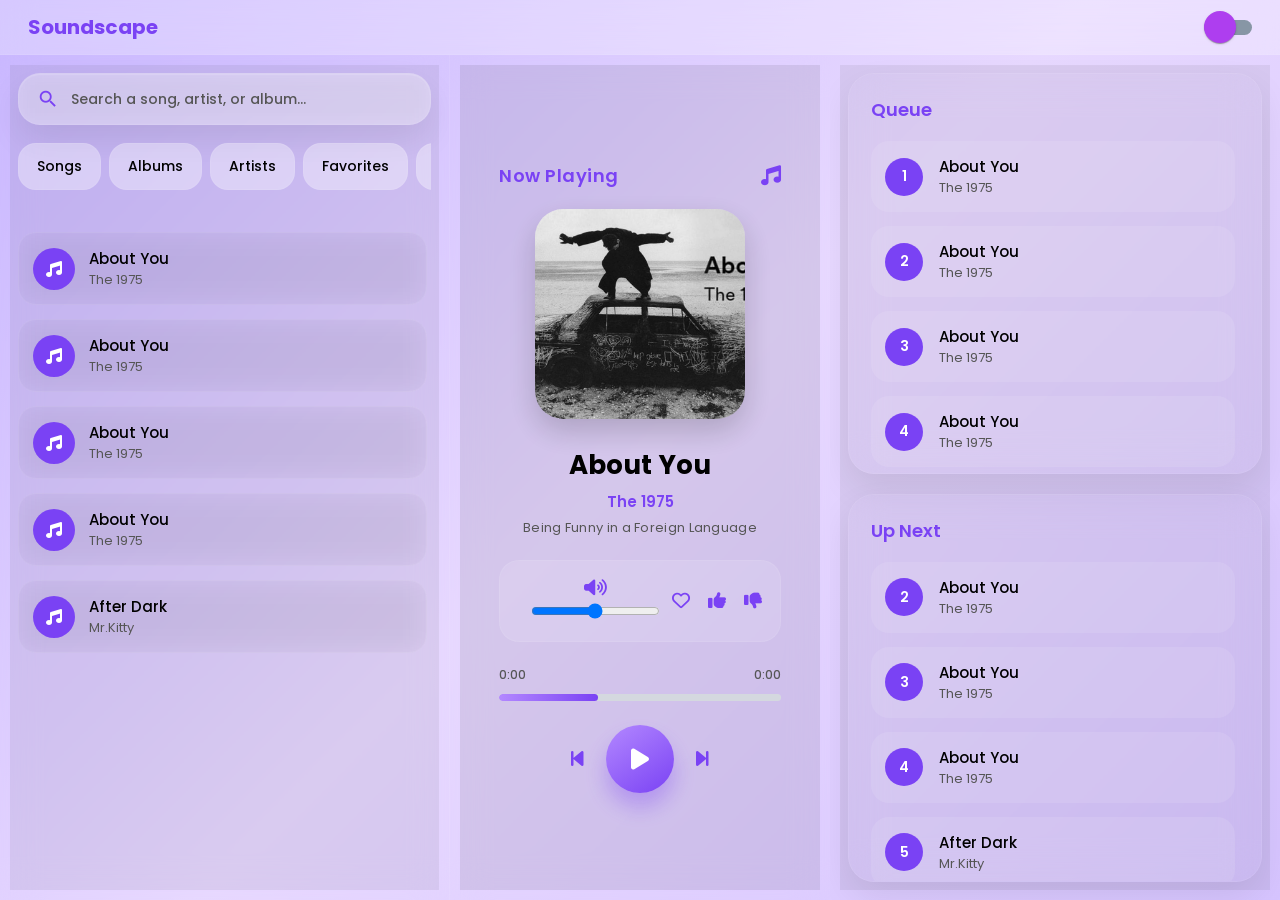
==== index.html @ 327f8846 "Hoping to work" ====
<!DOCTYPE html>
<html lang="en">
<head>
    <meta charset="UTF-8" />
    <meta name="viewport" content="width=device-width, initial-scale=1.0"/>
    <link rel="stylesheet"
    href="https://cdnjs.cloudflare.com/ajax/libs/font-awesome/6.5.2/css/all.min.css"/>
    <link rel="stylesheet"
    href="https://fonts.googleapis.com/icon?family=Material+Icons">
    <link rel="preconnect" href="https://fonts.googleapis.com">
    <link rel="preconnect" href="https://fonts.gstatic.com" crossorigin>
    <link href="https://fonts.googleapis.com/css2?family=Poppins:wght@300;400;500;600;700&display=swap"
    rel="stylesheet">
    <link rel="stylesheet" href="Soundscape/styles/style.css">
    <title>Soundscape</title>
</head>

<body>

    <!--
        - The main container
        - it wraps the entire layout using the css grid
    -->
    <div class="container">

        <!--
            - The header class contains the div class logo-name and
                the div class theme-toggle-icon that contains 
                label class theme-toggle and iput id themeToggle,
                also a nested div class slider that contains another
                nested div circle
        -->
        <header class="header">

            <div class="logo-name">
                <h2>Soundscape</h2>
            </div>

            <div class="theme-toggle-icon">

                <label class="theme-toggle">
                <input type="checkbox" id="themeToggle">

                <div class="slider">
                    <div class="circle"></div>
                </div>
                </label>

            </div>

        </header>
    
        <!--
            - The left sidebar
            - the class left contains a div class search-box
                that contains a span class material-icons
            - and a ul class nav
        -->
        <aside class="left">

            <div class="search-box">

                <span class="material-icons">
                    search
                </span>

                <input
                    type="text"
                    maxlength="200"
                    placeholder="Search a song, artist, or album..."
                    class="search-input"
                >

            </div>

            <ul class="nav">

                <li data-category="songs">Songs</li>
                <li data-category="albums">Albums</li>
                <li data-category="artists">Artists</li>
                <li data-category="favorites">Favorites</li>
                <li data-category="recent">Recent</li>

            </ul>

            <!-- LEFT DYNAMIC CONTENT -->
            <div class="left-content"></div>

        </aside>
        <!--
            - the main class middle contains a
            - div class player and inside of it contains classes
                such as div class top-bar, div class-song-info, 
                div class progress-container, div class control

            - the div class song-info contains another classes,
                img class cover, h1 class title, p class artist, 
                p class album, a div class icons.

                - inside the div class icons contains another classes
                    div class volume-container and div class icon-group

            - the div class progress-container contains another classes
                a div class time that contains  
                    - span class current and span class duration
                and a div class progress-bar that contains 
                    - div class progress

        -->
        <main class="middle">

            <div class="player">

                <div class="top-bar">
                    <h2>Now Playing</h2>
                    <i class="fa-solid fa-music"></i>
                </div>

                <div class="song-info">
                    <img class="cover" src="" alt="cover">
                    <h1 class="title">Song Title</h1>
                    <p class="artist">Artist Name</p>
                    <p class="album">Album Name</p>
                    <div class="icons">
                        <div class="volume-container">
                            <i class="fa-solid fa-volume-high volume"></i>
                            <input
                                type="range"
                                class="volume-slider"
                                min="0"
                                max="100"
                                value="50"
                            >
                        </div>
                        <div class="icon-group">
                            <i class="fa-regular fa-heart"></i>
                            <i class="fa-solid fa-thumbs-up"></i>
                            <i class="fa-solid fa-thumbs-down"></i>
                        </div>
                    </div>
                </div>
                <div class="progress-container">
                    <div class="time">
                        <span class="current">0:00</span>
                        <span class="duration">0:00</span>
                    </div>
                    <div class="progress-bar">
                        <div class="progress"></div>
                    </div>
                </div>
                <div class="controls">
                    <i class="fa-solid fa-backward-step prev"></i>
                    <div class="play-btn">
                        <i class="fa-solid fa-play play-icon"></i>
                    </div>
                    <i class="fa-solid fa-forward-step next"></i>
                </div>

                <!--
                    - AUDIO ELEMENT
                    - handles actual music playback
                -->
                <audio class="audio"></audio>
            </div>
        </main>

        <aside class="right">

        <!--
            - The right sidebar will be generated dynamically
            - using JavaScript from the songs array
        -->
        <div class="right-sidebar">

            <div class="right-column">

                <!-- QUEUE -->
                <div class="right-box">

                    <div class="right-title">
                        Queue
                    </div>

                    <div class="song-row queue-list"></div>

                </div>

                <!-- UP NEXT -->
                <div class="right-box">

                    <div class="right-title">
                        Up Next
                    </div>

                    <div class="song-row up-next-list"></div>

                </div>

            </div>

        </div>

    </aside>
    </div>

    <script type="module" src="Soundscape/js/script.js"></script>
    <script src="Soundscape/js/ThemeToggle.js"></script>
</body>
</html>
---- Soundscape/styles/style.css ----
/**
    -Import the 4 css 
    > container.css
    > left.css
    > variable.css
    > middle.css

*/
@import url("container.css");
@import url("left.css");
@import url("variable.css");
@import url("right.css");
@import url("middle.css");
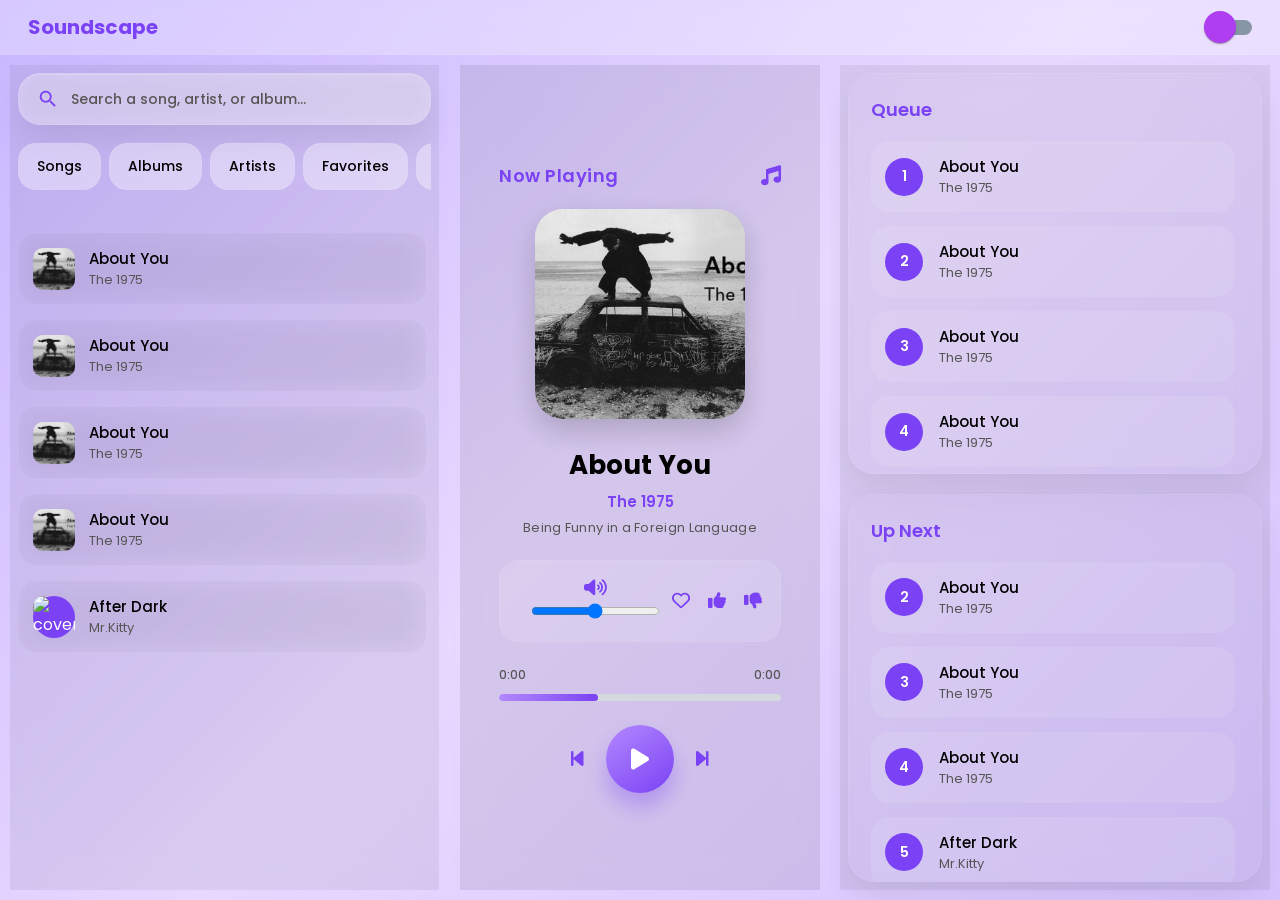
==== commit 23255a9e: "Hoping to work" ====
--- a/index.html
+++ b/index.html
@@ -11,7 +11,7 @@
     <link rel="preconnect" href="https://fonts.gstatic.com" crossorigin>
     <link href="https://fonts.googleapis.com/css2?family=Poppins:wght@300;400;500;600;700&display=swap"
     rel="stylesheet">
-    <link rel="stylesheet" href="Soundscape/styles/style.css">
+    <link rel="stylesheet" href="/styles/style.css">
     <title>Soundscape</title>
 </head>
 
@@ -133,7 +133,7 @@
                             >
                         </div>
                         <div class="icon-group">
-                            <i class="fa-regular fa-heart"></i>
+                            <i class="fa-regular fa-heart heart"></i>
                             <i class="fa-solid fa-thumbs-up"></i>
                             <i class="fa-solid fa-thumbs-down"></i>
                         </div>
@@ -203,7 +203,7 @@
     </aside>
     </div>
 
-    <script type="module" src="Soundscape/js/script.js"></script>
-    <script src="Soundscape/js/ThemeToggle.js"></script>
+    <script type="module" src="/js/script.js"></script>
+    <script src="/js/ThemeToggle.js"></script>
 </body>
 </html>
--- a/styles/style.css
+++ b/styles/style.css
@@ -0,0 +1,13 @@
+/**
+    -Import the 4 css 
+    > container.css
+    > left.css
+    > variable.css
+    > middle.css
+
+*/
+@import url("container.css");
+@import url("left.css");
+@import url("variable.css");
+@import url("right.css");
+@import url("middle.css");
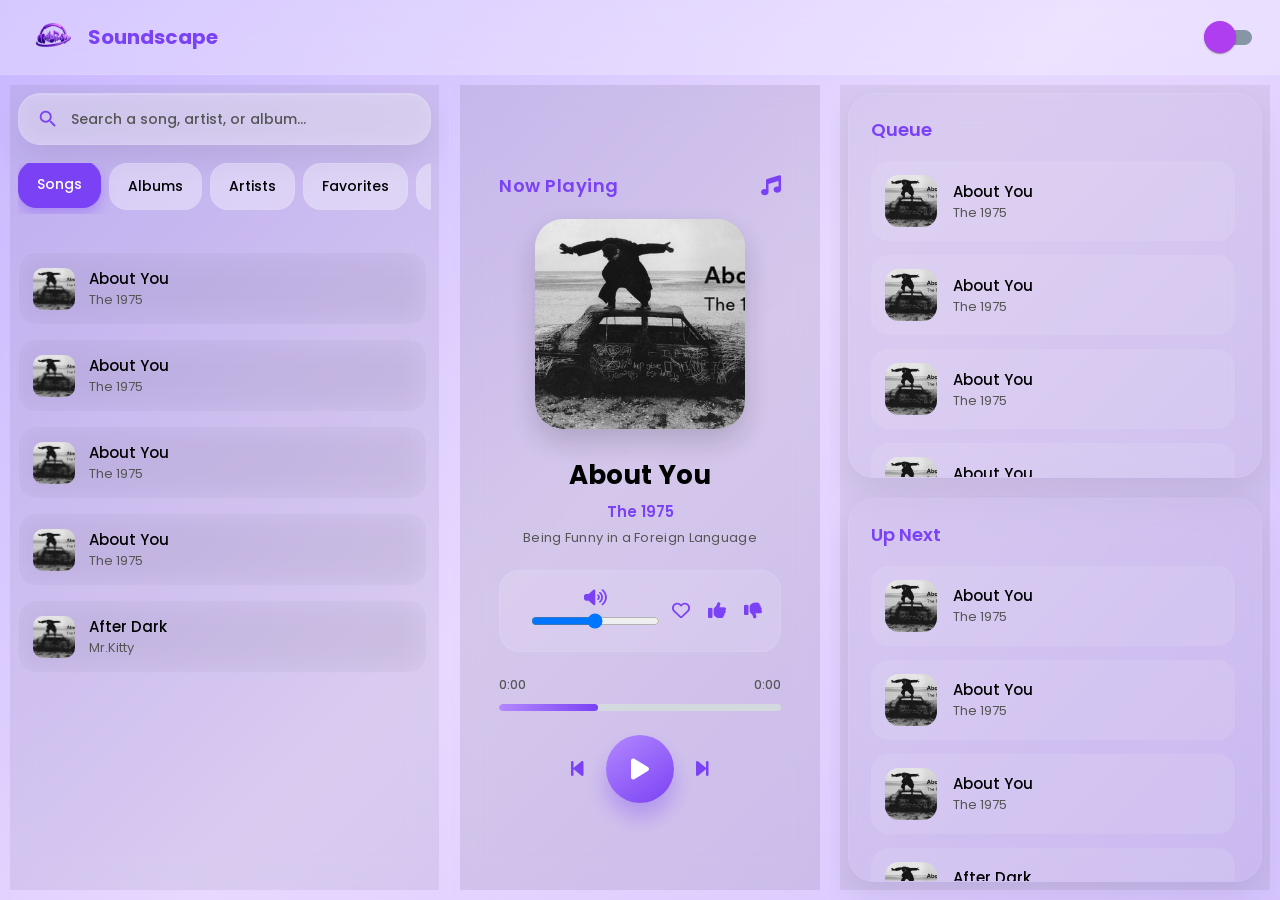
==== commit 875a3e96: "Another commit" ====
--- a/index.html
+++ b/index.html
@@ -33,6 +33,7 @@
         <header class="header">
 
             <div class="logo-name">
+                <img src="src/image/logo.png" alt="logo">
                 <h2>Soundscape</h2>
             </div>
 
